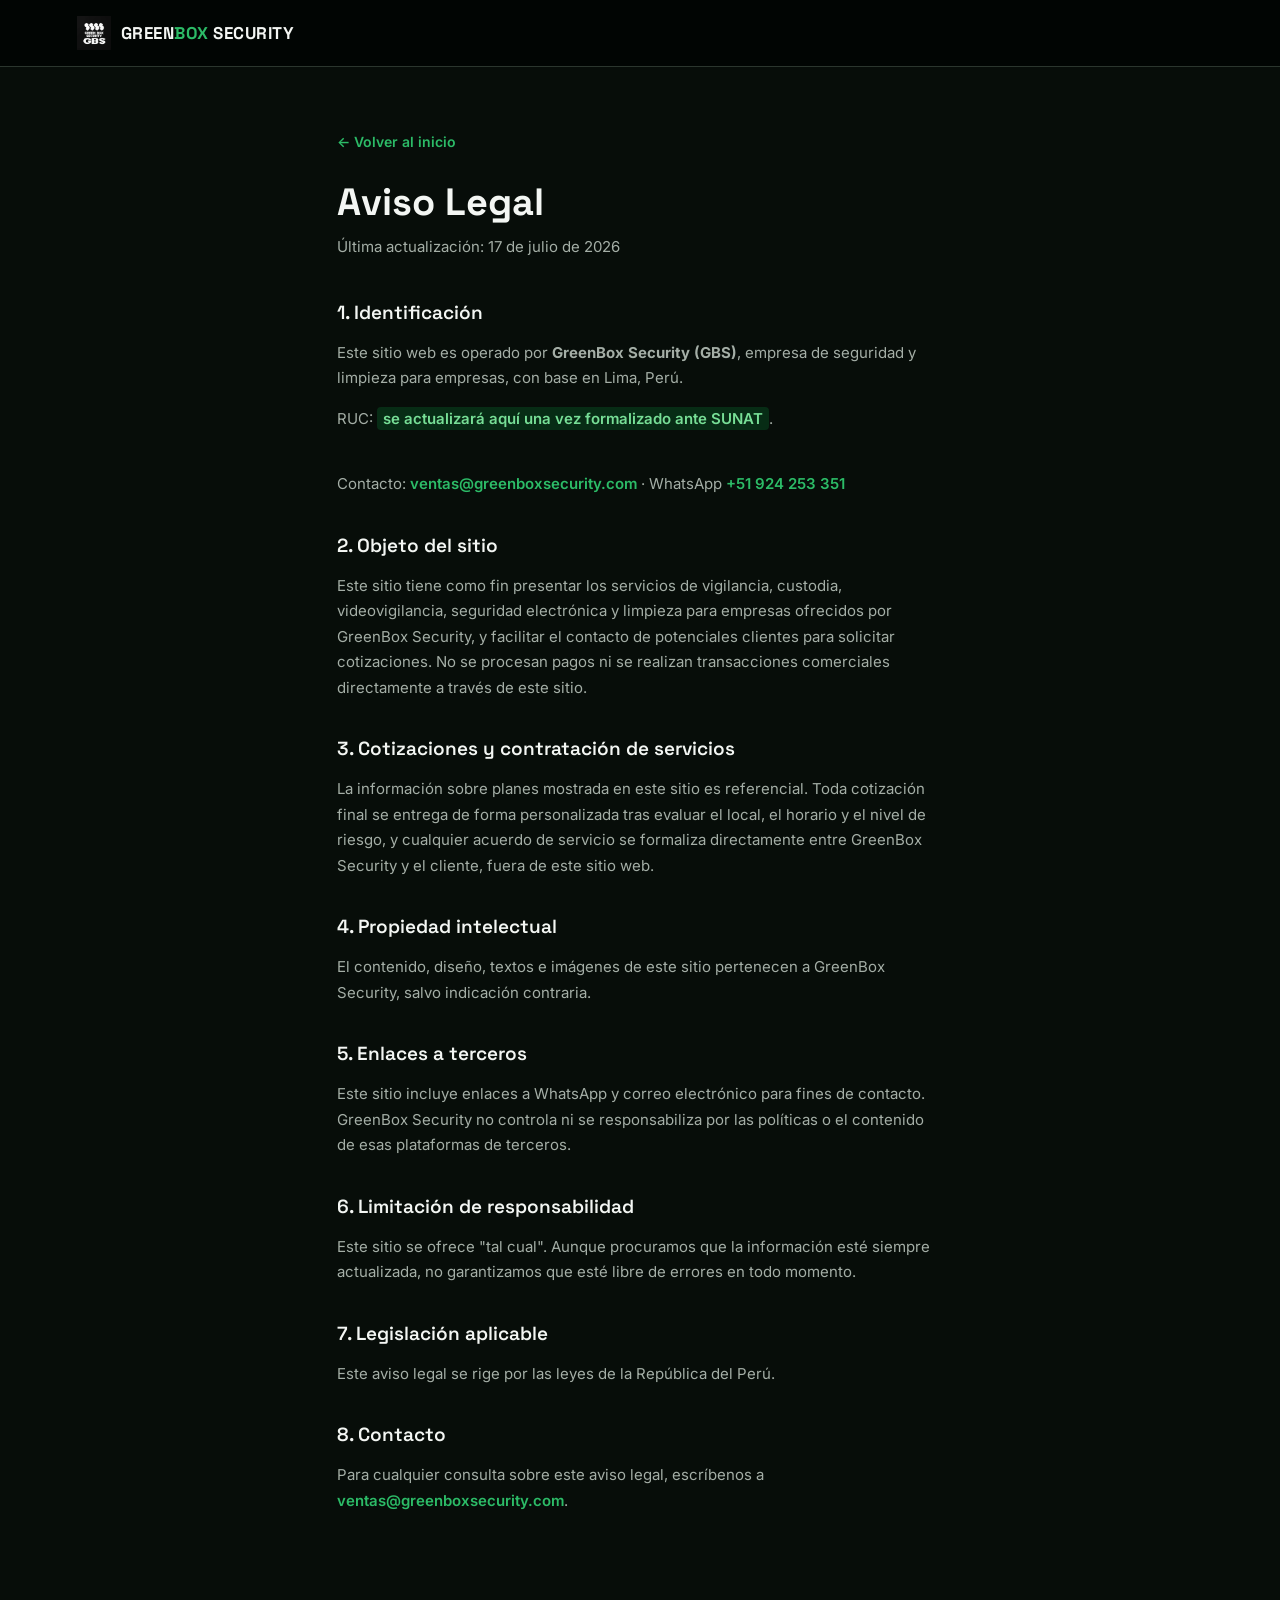
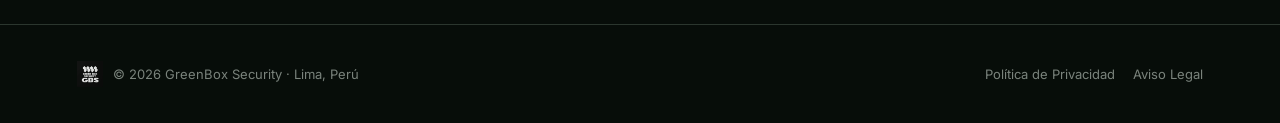
==== aviso-legal.html @ dad935d0 "Landing page inicial de GreenBox Security Adaptada de la plantilla SiteNoCodeCreator con tema oscuro" ====
<!DOCTYPE html>
<html lang="es">
<head>
<meta charset="UTF-8">
<meta name="viewport" content="width=device-width, initial-scale=1">
<title>Aviso Legal — GreenBox Security</title>
<meta name="robots" content="noindex">
<link rel="icon" type="image/png" href="assets/logo.jpg">
<link rel="preconnect" href="https://fonts.googleapis.com">
<link rel="preconnect" href="https://fonts.gstatic.com" crossorigin>
<link href="https://fonts.googleapis.com/css2?family=Space+Grotesk:wght@500;600;700&family=Inter:wght@400;500;600;700&display=swap" rel="stylesheet">
<link rel="stylesheet" href="css/style.css">
</head>
<body>

  <header class="nav">
    <a href="index.html" class="nav__brand">
      <img src="assets/logo.jpg" alt="" class="nav__logo">
      <span class="nav__brandname">GREEN<span>BOX</span> SECURITY</span>
    </a>
  </header>

  <main class="legal">
    <a href="index.html" class="legal__back">← Volver al inicio</a>
    <h1>Aviso Legal</h1>
    <p class="legal__updated">Última actualización: 17 de julio de 2026</p>

    <h2>1. Identificación</h2>
    <p>Este sitio web es operado por <strong>GreenBox Security (GBS)</strong>, empresa de seguridad y limpieza para empresas, con base en Lima, Perú.</p>
    <p class="legal__updated">RUC: <span class="legal__placeholder">se actualizará aquí una vez formalizado ante SUNAT</span>.</p>
    <p>Contacto: <a href="mailto:ventas@greenboxsecurity.com">ventas@greenboxsecurity.com</a> · WhatsApp <a href="https://wa.me/51924253351">+51 924 253 351</a></p>

    <h2>2. Objeto del sitio</h2>
    <p>Este sitio tiene como fin presentar los servicios de vigilancia, custodia, videovigilancia, seguridad electrónica y limpieza para empresas ofrecidos por GreenBox Security, y facilitar el contacto de potenciales clientes para solicitar cotizaciones. No se procesan pagos ni se realizan transacciones comerciales directamente a través de este sitio.</p>

    <h2>3. Cotizaciones y contratación de servicios</h2>
    <p>La información sobre planes mostrada en este sitio es referencial. Toda cotización final se entrega de forma personalizada tras evaluar el local, el horario y el nivel de riesgo, y cualquier acuerdo de servicio se formaliza directamente entre GreenBox Security y el cliente, fuera de este sitio web.</p>

    <h2>4. Propiedad intelectual</h2>
    <p>El contenido, diseño, textos e imágenes de este sitio pertenecen a GreenBox Security, salvo indicación contraria.</p>

    <h2>5. Enlaces a terceros</h2>
    <p>Este sitio incluye enlaces a WhatsApp y correo electrónico para fines de contacto. GreenBox Security no controla ni se responsabiliza por las políticas o el contenido de esas plataformas de terceros.</p>

    <h2>6. Limitación de responsabilidad</h2>
    <p>Este sitio se ofrece "tal cual". Aunque procuramos que la información esté siempre actualizada, no garantizamos que esté libre de errores en todo momento.</p>

    <h2>7. Legislación aplicable</h2>
    <p>Este aviso legal se rige por las leyes de la República del Perú.</p>

    <h2>8. Contacto</h2>
    <p>Para cualquier consulta sobre este aviso legal, escríbenos a <a href="mailto:ventas@greenboxsecurity.com">ventas@greenboxsecurity.com</a>.</p>
  </main>

  <footer class="footer">
    <div class="footer__brand">
      <img src="assets/logo.jpg" alt="GreenBox Security" class="footer__logo">
      <span>© 2026 GreenBox Security · Lima, Perú</span>
    </div>
    <div class="footer__links">
      <a href="privacidad.html">Política de Privacidad</a>
      <a href="aviso-legal.html">Aviso Legal</a>
    </div>
  </footer>

</body>
</html>
---- css/style.css ----
:root {
  --bg: oklch(0.15 0.012 155);
  --bg-canvas: oklch(0.12 0.01 155);
  --surface: oklch(0.195 0.015 155);
  --surface-alt: oklch(0.115 0.012 155);
  --border: oklch(0.32 0.02 155);
  --border-dashed: oklch(0.4 0.03 155);

  --text-heading: oklch(0.97 0.005 150);
  --text-body: oklch(0.74 0.015 150);
  --text-body-strong: oklch(0.85 0.015 150);
  --text-muted: oklch(0.6 0.015 150);

  --green: oklch(0.7 0.17 152);
  --green-dark: oklch(0.56 0.17 152);
  --green-soft-bg: oklch(0.26 0.06 152);
  --green-soft-fg: oklch(0.82 0.14 152);

  --navy: oklch(0.7 0.17 152);
  --navy-hover: oklch(0.56 0.17 152);
  --navy-deep: oklch(0.1 0.014 152);

  --amber: oklch(0.75 0.13 70);
  --amber-soft-bg: oklch(0.28 0.06 70);
  --amber-soft-fg: oklch(0.82 0.12 70);

  --accent2: oklch(0.72 0.11 220);
  --accent2-bg: oklch(0.24 0.05 220);
  --accent2-fg: oklch(0.82 0.1 220);

  --shadow-navy: oklch(0.7 0.17 152 / 0.28);
}

* { box-sizing: border-box; }

html { scroll-behavior: smooth; }

body {
  margin: 0;
  background: var(--bg);
  color: var(--text-body-strong);
  font-family: 'Inter', sans-serif;
  -webkit-font-smoothing: antialiased;
  overflow-x: hidden;
}

a { color: var(--green); text-decoration: none; }
a:hover { color: var(--green-dark); }

/* ---------- Animated background scene ---------- */
.bg-scene {
  position: fixed;
  inset: 0;
  z-index: -1;
  overflow: hidden;
  pointer-events: none;
  background: var(--bg-canvas);
}
.bg-scene__layer {
  position: absolute;
  inset: 0;
  will-change: transform;
}
.bg-scene__blob {
  position: absolute;
  border-radius: 50%;
  filter: blur(90px);
  opacity: 0.35;
  will-change: transform;
}
.bg-scene__blob--violet {
  width: 640px; height: 640px;
  top: -140px; left: -100px;
  background: radial-gradient(circle, oklch(0.55 0.18 150) 0%, transparent 70%);
  animation: blobDrift1 26s ease-in-out infinite;
}
.bg-scene__blob--amber {
  width: 520px; height: 520px;
  top: 32vh; right: -160px;
  background: radial-gradient(circle, oklch(0.5 0.13 70) 0%, transparent 70%);
  animation: blobDrift2 22s ease-in-out infinite;
}
.bg-scene__blob--ink {
  width: 600px; height: 600px;
  bottom: -180px; left: 18vw;
  background: radial-gradient(circle, oklch(0.4 0.15 160) 0%, transparent 70%);
  animation: blobDrift3 30s ease-in-out infinite;
}
.bg-scene__mark {
  position: absolute;
  top: 58%; left: 50%;
  font-family: 'Space Grotesk', sans-serif;
  font-weight: 700;
  font-size: clamp(240px, 36vw, 560px);
  line-height: 1;
  color: oklch(0.7 0.15 152 / 0.045);
  transform: translate(-50%, -50%) rotate(-6deg);
  white-space: nowrap;
  user-select: none;
}

@keyframes blobDrift1 {
  0%, 100% { transform: translate(0, 0) scale(1); }
  50% { transform: translate(50px, 70px) scale(1.08); }
}
@keyframes blobDrift2 {
  0%, 100% { transform: translate(0, 0) scale(1); }
  50% { transform: translate(-60px, -40px) scale(0.94); }
}
@keyframes blobDrift3 {
  0%, 100% { transform: translate(0, 0) scale(1); }
  50% { transform: translate(40px, -60px) scale(1.06); }
}

@media (prefers-reduced-motion: reduce) {
  .bg-scene__blob { animation: none; }
  .bg-scene__layer { transform: none !important; }
}
::selection { background: oklch(0.5 0.16 152 / 0.5); }

h1, h2, h3 { font-family: 'Space Grotesk', sans-serif; margin: 0; }

@keyframes floatUp {
  from { opacity: 0; transform: translateY(14px); }
  to { opacity: 1; transform: translateY(0); }
}

/* ---------- Buttons ---------- */
.btn {
  display: inline-flex;
  align-items: center;
  gap: 8px;
  font-weight: 600;
  border-radius: 10px;
  transition: transform .2s ease, box-shadow .2s ease, background .2s ease, border-color .2s ease;
  cursor: pointer;
  border: none;
}
.btn--nav {
  background: var(--green);
  color: oklch(0.14 0.01 152);
  padding: 10px 20px;
  border-radius: 8px;
  font-size: 14px;
  box-shadow: 0 2px 10px var(--shadow-navy);
}
.btn--nav:hover { color: oklch(0.14 0.01 152); transform: translateY(-2px) scale(1.03); box-shadow: 0 6px 18px var(--shadow-navy); }

.btn--primary {
  background: var(--green);
  color: oklch(0.14 0.01 152);
  padding: 15px 26px;
  font-size: 16px;
}
.btn--primary:hover { color: oklch(0.14 0.01 152); transform: translateY(-2px); box-shadow: 0 10px 24px var(--shadow-navy); }
.btn--primary:active { transform: translateY(0); }

.btn--secondary {
  background: transparent;
  color: #fff;
  padding: 15px 26px;
  font-size: 16px;
  border: 1.5px solid oklch(0.45 0.03 155);
}
.btn--secondary:hover { transform: translateY(-2px); border-color: var(--green); color: var(--green); }

.btn--block {
  display: flex;
  justify-content: center;
  text-align: center;
  background: var(--green);
  color: oklch(0.14 0.01 152);
  padding: 12px;
  border-radius: 9px;
  font-size: 14.5px;
}
.btn--block:hover { color: oklch(0.14 0.01 152); background: var(--navy-hover); transform: scale(1.02); }

/* ---------- Nav ---------- */
.nav {
  position: relative;
  z-index: 50;
  display: flex;
  align-items: center;
  justify-content: space-between;
  padding: 16px 6vw;
  background: oklch(0.11 0.012 155 / 0.88);
  backdrop-filter: blur(10px);
  border-bottom: 1px solid var(--border);
  position: sticky;
  top: 0;
}
.nav__brand {
  display: flex;
  align-items: center;
  gap: 10px;
  transition: transform .2s ease;
  color: inherit;
}
.nav__brand:hover { transform: scale(1.03); color: inherit; }
.nav__logo { height: 34px; width: auto; }
.nav__brandname {
  font-family: 'Space Grotesk', sans-serif;
  font-weight: 700;
  font-size: 17px;
  letter-spacing: 0.5px;
  color: var(--text-heading);
}
.nav__brandname span { color: var(--green); }
.nav__links { display: flex; align-items: center; gap: 28px; }
.nav__links a:not(.btn) {
  font-size: 14.5px;
  font-weight: 500;
  color: var(--text-body);
  transition: color .2s ease;
}
.nav__links a:not(.btn):hover { color: var(--green); }

/* Hamburger (mobile only) */
.nav__burger {
  display: none;
  flex-direction: column;
  justify-content: center;
  align-items: center;
  gap: 5px;
  width: 40px;
  height: 40px;
  border-radius: 8px;
  border: none;
  background: transparent;
  cursor: pointer;
  flex-shrink: 0;
}
.nav__burger span {
  display: block;
  width: 20px;
  height: 2px;
  border-radius: 2px;
  background: var(--green);
  transition: transform .25s ease, opacity .2s ease;
}
.nav__burger[aria-expanded="true"] span:nth-child(1) { transform: translateY(7px) rotate(45deg); }
.nav__burger[aria-expanded="true"] span:nth-child(2) { opacity: 0; }
.nav__burger[aria-expanded="true"] span:nth-child(3) { transform: translateY(-7px) rotate(-45deg); }

/* Mobile dropdown menu */
.nav-mobile {
  position: fixed;
  left: 0;
  right: 0;
  z-index: 49;
  display: none;
  flex-direction: column;
  background: var(--surface);
  border-bottom: 1px solid var(--border);
  box-shadow: 0 16px 24px -18px rgba(0, 0, 0, .6);
  max-height: 0;
  overflow: hidden;
  transition: max-height .25s ease;
}
.nav-mobile.is-open { max-height: 320px; }
.nav-mobile a {
  padding: 16px 6vw;
  font-size: 15px;
  font-weight: 600;
  color: var(--text-heading);
  border-bottom: 1px solid var(--border);
}
.nav-mobile a:last-child { border-bottom: none; }

/* Floating WhatsApp button */
.fab-wa {
  position: fixed;
  right: 20px;
  bottom: 20px;
  z-index: 60;
  width: 56px;
  height: 56px;
  border-radius: 50%;
  background: oklch(0.62 0.17 152);
  color: oklch(0.12 0.01 152);
  display: flex;
  align-items: center;
  justify-content: center;
  box-shadow: 0 10px 24px -6px oklch(0.5 0.16 152 / 0.6);
  transition: transform .2s ease, box-shadow .2s ease;
}
.fab-wa:hover { color: oklch(0.12 0.01 152); transform: scale(1.08); box-shadow: 0 14px 28px -6px oklch(0.5 0.16 152 / 0.7); }
.fab-wa:active { transform: scale(0.96); }

/* ---------- Hero ---------- */
.hero {
  position: relative;
  overflow: hidden;
  display: flex;
  align-items: center;
  min-height: 640px;
  background:
    radial-gradient(circle at 82% 20%, oklch(0.3 0.09 152 / 0.55) 0%, transparent 55%),
    linear-gradient(120deg, oklch(0.09 0.012 155) 0%, oklch(0.12 0.02 155) 55%, oklch(0.1 0.03 152) 100%);
}
.hero__shield {
  position: absolute;
  top: 50%;
  right: -6%;
  width: min(46vw, 620px);
  height: auto;
  transform: translateY(-50%);
  opacity: 0.16;
  z-index: 0;
  pointer-events: none;
}
.hero__overlay {
  position: absolute;
  inset: 0;
  z-index: 1;
  background: linear-gradient(90deg, oklch(0.08 0.012 155 / 0.92) 0%, oklch(0.08 0.012 155 / 0.55) 48%, oklch(0.08 0.012 155 / 0.05) 78%);
}
.hero__copy {
  position: relative;
  z-index: 2;
  width: 100%;
  max-width: 1280px;
  margin: 0 auto;
  padding: 96px 6vw 88px;
  animation: floatUp .6s ease both;
}

.hero__title {
  font-size: clamp(38px, 4.8vw, 58px);
  line-height: 1.08;
  font-weight: 700;
  color: #fff;
  max-width: 660px;
  margin: 0 0 22px;
  letter-spacing: -0.5px;
}
.hero__title em { color: var(--green); font-style: normal; }
.hero__subtitle {
  font-size: 18px;
  line-height: 1.6;
  color: oklch(0.82 0.02 150);
  max-width: 520px;
  margin: 0 0 34px;
}
.hero__actions { display: flex; gap: 14px; flex-wrap: wrap; }

.hero__stats { display: flex; gap: 34px; margin-top: 48px; flex-wrap: wrap; }
.stat__value { font-family: 'Space Grotesk', sans-serif; font-size: 26px; font-weight: 700; color: #fff; }
.stat__label { font-size: 13px; color: oklch(0.75 0.02 150); }

/* ---------- Sections (shared) ---------- */
.section { padding: 80px 6vw; max-width: 1280px; margin: 0 auto; }
.section--narrow { max-width: 900px; }
.section--alt { background: var(--surface-alt); max-width: none; padding: 80px 6vw; }
.section--alt .section__inner { max-width: 1280px; margin: 0 auto; }

.section__head { text-align: center; max-width: 620px; margin: 0 auto 52px; }
.section__head p { color: var(--text-body); font-size: 16px; line-height: 1.6; }
.section__head h2 { font-size: clamp(28px, 3vw, 38px); font-weight: 700; color: var(--text-heading); margin: 0 0 14px; }

.eyebrow {
  font-size: 13px;
  font-weight: 700;
  letter-spacing: 1.5px;
  color: var(--green);
  text-transform: uppercase;
  margin-bottom: 10px;
}
.eyebrow::before,
.eyebrow::after {
  font-family: ui-monospace, monospace;
  font-weight: 600;
  letter-spacing: 0;
  opacity: 0.7;
}
.eyebrow::before { content: "[ "; }
.eyebrow::after { content: " ]"; }
.eyebrow--light { color: oklch(0.72 0.14 152); }

/* reveal-on-scroll */
[data-reveal] {
  opacity: 0;
  transform: translateY(28px);
  transition: opacity .7s ease, transform .7s ease;
}
[data-reveal].is-visible {
  opacity: 1;
  transform: translateY(0);
}

/* ---------- Grids & Cards ---------- */
.grid { display: grid; gap: 22px; }
.grid--services {
  display: flex;
  flex-wrap: wrap;
  justify-content: center;
}
.grid--services .card--service { flex: 1 1 270px; max-width: calc(33.333% - 15px); }
@media (max-width: 860px) {
  .grid--services .card--service { max-width: calc(50% - 11px); }
}
@media (max-width: 560px) {
  .grid--services .card--service { max-width: 100%; }
}
.grid--zones { grid-template-columns: repeat(auto-fit, minmax(200px, 1fr)); }
.grid--pricing { grid-template-columns: repeat(auto-fit, minmax(260px, 1fr)); }
.grid--testimonials { grid-template-columns: repeat(auto-fit, minmax(260px, 1fr)); gap: 20px; }
.grid--steps { grid-template-columns: repeat(auto-fit, minmax(230px, 1fr)); gap: 0; }

.card--service {
  position: relative;
  background: var(--surface);
  border: 1px solid var(--border);
  border-radius: 16px;
  padding: 0;
  overflow: hidden;
  transition: transform .25s ease, box-shadow .25s ease, border-color .25s ease;
}
.card--service:hover { transform: translateY(-6px); box-shadow: 0 16px 32px -18px var(--shadow-navy); border-color: oklch(0.5 0.1 152); }
.card__media { position: relative; aspect-ratio: 4 / 3; overflow: hidden; background: var(--surface-alt); }
.card__media img { width: 100%; height: 100%; object-fit: cover; display: block; transition: transform .4s ease; }
.card--service:hover .card__media img { transform: scale(1.06); }
.card__icon {
  position: absolute;
  left: 20px; bottom: -22px;
  width: 46px; height: 46px;
  border-radius: 12px;
  display: flex; align-items: center; justify-content: center;
  border: 2px solid var(--surface);
  box-shadow: 0 8px 18px -6px rgba(0,0,0,.6);
  z-index: 2;
  transition: transform .25s ease;
}
.card--service:hover .card__icon { transform: scale(1.08); }
.card__body { padding: 34px 24px 26px; }
.card--service h3 { font-size: 18px; font-weight: 600; color: var(--text-heading); margin: 0 0 8px; }
.card--service p { font-size: 14.5px; line-height: 1.55; color: var(--text-body); margin: 0; }

.step { padding: 0 22px; }
.step__num {
  font-family: 'Space Grotesk', sans-serif;
  font-size: 15px; font-weight: 700; color: oklch(0.14 0.01 152);
  background: var(--green);
  width: 38px; height: 38px; border-radius: 50%;
  display: flex; align-items: center; justify-content: center;
  margin-bottom: 18px;
}
.step h3 { font-size: 16.5px; font-weight: 600; color: var(--text-heading); margin: 0 0 8px; }
.step p { font-size: 14px; line-height: 1.55; color: var(--text-body); margin: 0; }

.card--zone {
  border: 1px solid var(--border);
  border-radius: 14px;
  background: var(--surface);
  padding: 20px 18px;
  text-align: center;
  transition: transform .25s ease, box-shadow .25s ease, border-color .25s ease;
}
.card--zone:hover { transform: translateY(-4px); box-shadow: 0 14px 28px -18px var(--shadow-navy); border-color: oklch(0.5 0.1 152); }
.card--zone__icon { color: var(--green); margin-bottom: 10px; }
.card--zone h3 { font-size: 15.5px; font-weight: 600; color: var(--text-heading); margin: 0; }

.card--pricing {
  background: var(--surface);
  border-radius: 18px;
  padding: 32px 28px;
  border: 1px solid var(--border);
  display: flex; flex-direction: column; gap: 14px;
  transition: transform .25s ease, box-shadow .25s ease;
}
.card--pricing:hover { transform: translateY(-6px); box-shadow: 0 18px 36px -20px var(--shadow-navy); }
.card--pricing h3 { font-size: 19px; font-weight: 600; color: var(--text-heading); margin: 0; }
.card--pricing p { font-size: 14px; color: var(--text-body); line-height: 1.55; margin: 0; flex: 1; }
.card--pricing ul { margin: 0; padding-left: 18px; }
.card--pricing li { font-size: 13.5px; color: var(--text-body); line-height: 1.6; }

.testimonial-empty {
  max-width: 520px;
  margin: 0 auto;
  text-align: center;
  background: var(--surface);
  border: 1px solid var(--border);
  border-radius: 20px;
  padding: 48px 40px;
  display: flex;
  flex-direction: column;
  align-items: center;
}
.testimonial-empty__quote { color: oklch(0.6 0.12 152); margin-bottom: 8px; }
.testimonial-empty__stars { display: flex; gap: 4px; color: oklch(0.5 0.02 155); margin-bottom: 18px; }
.testimonial-empty__text {
  font-size: 15px;
  line-height: 1.65;
  color: var(--text-body);
  margin: 0 0 26px;
}

/* ---------- About ---------- */
.about { padding: 80px 6vw; background: var(--navy-deep); }
.about__inner {
  max-width: 1280px; margin: 0 auto;
  display: grid; grid-template-columns: 0.85fr 1.15fr;
  gap: 56px; align-items: center;
}
.about__photo {
  width: 100%; aspect-ratio: 4 / 3;
  border-radius: 20px;
  overflow: hidden;
  background: linear-gradient(155deg, oklch(0.22 0.03 155), oklch(0.4 0.14 152));
  box-shadow: 0 20px 40px -20px rgba(0, 0, 0, .6);
  display: flex; align-items: center; justify-content: center;
  position: relative;
}
.about__photo img { width: 100%; height: 100%; object-fit: cover; display: block; }
.about__photo svg { width: 40%; height: 40%; opacity: 0.55; }
.about__title { font-size: clamp(26px, 2.8vw, 34px); font-weight: 700; color: #fff; margin: 0 0 18px; }
.about__text { color: oklch(0.78 0.015 155); font-size: 16px; line-height: 1.7; margin: 0 0 16px; }
.about__text:last-child { margin-bottom: 0; }
.about__badges { display: flex; flex-wrap: wrap; gap: 10px; margin-top: 22px; }
.about__badge {
  font-size: 12.5px; font-weight: 600;
  color: var(--green-soft-fg);
  background: var(--green-soft-bg);
  border: 1px solid oklch(0.4 0.1 152 / 0.4);
  padding: 7px 12px;
  border-radius: 20px;
}

/* ---------- FAQ ---------- */
.faq-list { display: flex; flex-direction: column; gap: 14px; }
.faq-item {
  background: var(--surface);
  border: 1px solid var(--border);
  border-radius: 14px;
  padding: 20px 24px;
  transition: border-color .2s ease, box-shadow .2s ease;
}
.faq-item:hover { border-color: oklch(0.5 0.1 152); box-shadow: 0 8px 20px -14px var(--shadow-navy); }
.faq-item summary {
  font-weight: 600; font-size: 16px; color: var(--text-heading);
  cursor: pointer; list-style: none;
}
.faq-item summary::-webkit-details-marker { display: none; }
.faq-item p { font-size: 14.5px; line-height: 1.65; color: var(--text-body); margin: 12px 0 0; }

/* ---------- Contact ---------- */
.contact-card {
  max-width: 1000px; margin: 0 auto;
  background: var(--surface);
  border-radius: 24px;
  padding: 52px 6vw;
  display: grid; grid-template-columns: 1fr 1fr;
  gap: 48px;
  border: 1px solid var(--border);
  box-shadow: 0 20px 50px -30px rgba(0,0,0,.6);
}
.contact-card__info h2 { font-size: clamp(26px, 2.8vw, 32px); font-weight: 700; color: var(--text-heading); margin: 0 0 16px; }
.contact-card__info p { font-size: 15.5px; line-height: 1.65; color: var(--text-body); margin: 0 0 28px; }

.contact-hours {
  display: flex;
  flex-direction: column;
  gap: 4px;
  background: var(--surface-alt);
  border: 1px solid var(--border);
  border-radius: 12px;
  padding: 14px 18px;
  margin-bottom: 20px;
  font-size: 13.5px;
  color: var(--text-body);
}
.contact-hours strong { color: var(--text-heading); }

.contact-link {
  display: flex; align-items: center; gap: 12px;
  border-radius: 12px; padding: 16px 18px; margin-bottom: 12px;
  font-weight: 600;
  transition: transform .2s ease, box-shadow .2s ease;
}
.contact-link--wa { background: var(--green-soft-bg); color: var(--green-soft-fg); }
.contact-link--wa:hover { color: var(--green-soft-fg); transform: translateX(4px); box-shadow: 0 8px 18px -12px oklch(0.5 0.14 152 / 0.5); }
.contact-link--mail { background: var(--accent2-bg); color: var(--accent2-fg); margin-bottom: 0; }
.contact-link--mail:hover { color: var(--accent2-fg); transform: translateX(4px); box-shadow: 0 8px 18px -12px oklch(0.4 0.1 220 / 0.4); }
.contact-link__dot { width: 10px; height: 10px; border-radius: 50%; flex-shrink: 0; }
.contact-link__dot--green { background: var(--green); }
.contact-link__dot--blue { background: var(--accent2); }

.contact-form { display: flex; flex-direction: column; gap: 14px; }
.contact-form input,
.contact-form textarea {
  padding: 14px 16px;
  border-radius: 10px;
  border: 1.5px solid var(--border);
  background: var(--bg-canvas);
  color: var(--text-body-strong);
  font-size: 14.5px;
  font-family: inherit;
  transition: border-color .2s ease, box-shadow .2s ease;
}
.contact-form input::placeholder,
.contact-form textarea::placeholder { color: var(--text-muted); }
.contact-form textarea { resize: vertical; }
.contact-form input:focus,
.contact-form textarea:focus {
  border-color: var(--green);
  box-shadow: 0 0 0 3px oklch(0.6 0.14 152 / 0.18);
  outline: none;
}
.contact-form button {
  background: var(--green);
  color: oklch(0.14 0.01 152);
  border: none;
  padding: 15px;
  border-radius: 10px;
  font-weight: 600;
  font-size: 15px;
  cursor: pointer;
  transition: transform .15s ease, background .2s ease;
}
.contact-form button:hover { background: var(--navy-hover); }
.contact-form button:active { transform: scale(0.97); }
.contact-form__success { font-size: 13.5px; color: var(--green-soft-fg); margin: 0; }

.contact-form__consent {
  display: flex;
  align-items: flex-start;
  gap: 10px;
  font-size: 12.5px;
  line-height: 1.5;
  color: var(--text-muted);
  cursor: pointer;
}
.contact-form__consent input { margin-top: 2px; flex-shrink: 0; }
.contact-form__consent a { color: var(--green); }

/* ---------- Footer ---------- */
.footer {
  padding: 36px 6vw;
  display: flex; align-items: center; justify-content: space-between;
  flex-wrap: wrap; gap: 14px;
  border-top: 1px solid var(--border);
}
.footer__brand { display: flex; align-items: center; gap: 10px; }
.footer__logo { height: 26px; width: auto; opacity: 0.9; }
.footer__brand span, .footer__tag { font-size: 13px; color: var(--text-muted); }
.footer__links { display: flex; gap: 18px; }
.footer__links a { font-size: 13px; color: var(--text-muted); }
.footer__links a:hover { color: var(--green); }

/* ---------- Legal pages ---------- */
.legal {
  max-width: 760px;
  margin: 0 auto;
  padding: 64px 6vw 96px;
}
.legal__back { display: inline-block; margin-bottom: 28px; font-size: 14px; font-weight: 600; }
.legal h1 {
  font-size: clamp(28px, 3.4vw, 38px);
  font-weight: 700;
  color: var(--text-heading);
  margin: 0 0 8px;
}
.legal__updated { font-size: 13px; color: var(--text-muted); margin: 0 0 40px; }
.legal h2 {
  font-size: 19px;
  font-weight: 600;
  color: var(--text-heading);
  margin: 36px 0 12px;
}
.legal p, .legal li { font-size: 15px; line-height: 1.7; color: var(--text-body); }
.legal ul { padding-left: 20px; margin: 0 0 16px; }
.legal a { font-weight: 600; }
.legal__placeholder {
  background: var(--green-soft-bg);
  color: var(--green-soft-fg);
  padding: 2px 6px;
  border-radius: 4px;
  font-weight: 600;
}

/* ---------- Responsive ---------- */
@media (max-width: 860px) {
  .hero__copy { padding-top: 48px; }
  .hero__shield { opacity: 0.1; width: 60vw; right: -14%; }
  .about__inner { grid-template-columns: 1fr; }
  .contact-card { grid-template-columns: 1fr; padding: 36px 6vw; }
  .nav__links { display: none; }
  .nav__burger { display: flex; }
  .nav-mobile { display: flex; }
}


/* Tighter rhythm + fuller overlay coverage on small screens so wrapped text stays legible */
@media (max-width: 640px) {
  .hero__copy { padding-top: 28px; padding-bottom: 36px; }
  .hero__overlay { background: linear-gradient(180deg, oklch(0.08 0.012 155 / 0.55) 0%, oklch(0.08 0.012 155 / 0.9) 55%, oklch(0.08 0.012 155 / 0.9) 100%); }
  .hero__shield { display: none; }

  .section, .about { padding-top: 56px; padding-bottom: 56px; }
  .section--alt { padding-top: 56px; padding-bottom: 56px; }
  .section__head { margin-bottom: 36px; }

  .hero__stats { gap: 22px; margin-top: 32px; flex-wrap: wrap; }

  /* Horizontal, swipeable carousels instead of long vertical stacks */
  .grid--services,
  .grid--zones {
    display: flex;
    flex-wrap: nowrap;
    justify-content: flex-start;
    overflow-x: auto;
    scroll-snap-type: x mandatory;
    -webkit-overflow-scrolling: touch;
    margin: 0 -6vw;
    padding: 4px 6vw 10px;
  }
  .grid--services::-webkit-scrollbar,
  .grid--zones::-webkit-scrollbar { display: none; }
  .grid--services .card--service {
    flex: 0 0 78%;
    max-width: 78%;
    scroll-snap-align: start;
  }
  .grid--zones .card--zone {
    flex: 0 0 42%;
    max-width: 42%;
    scroll-snap-align: start;
  }
}
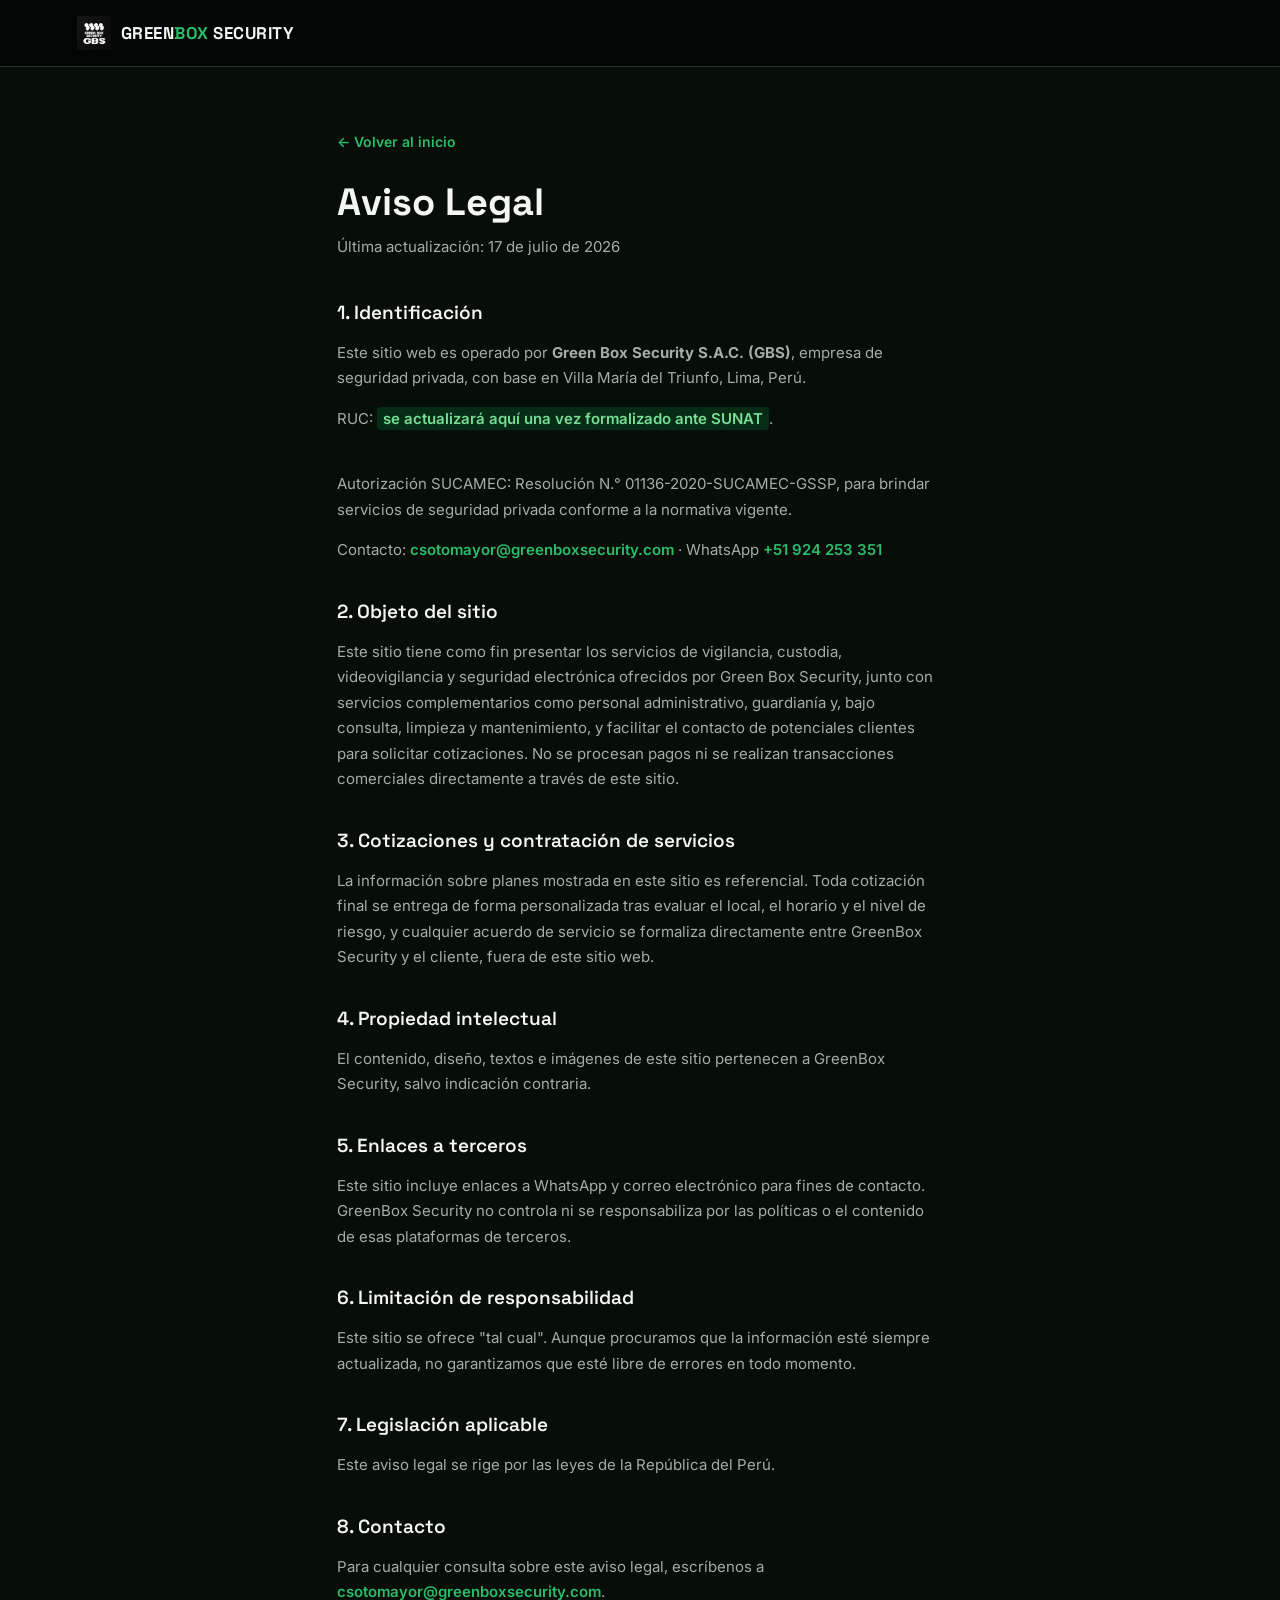
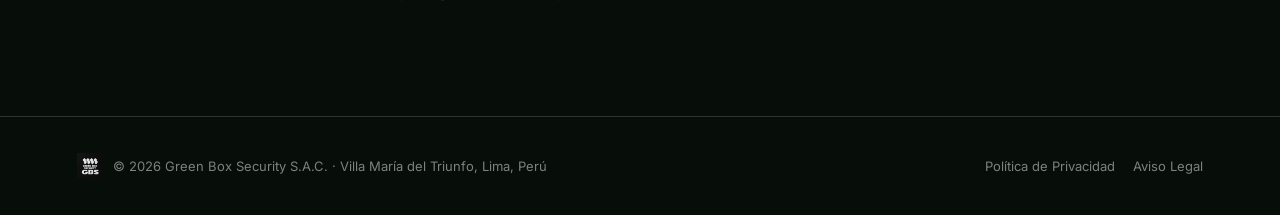
==== commit 939d5c0b: "Integrar contenido real de la empresa y priorizar seguridad sobre limpieza Agrega quiénes somos, mis" ====
--- a/aviso-legal.html
+++ b/aviso-legal.html
@@ -26,12 +26,13 @@
     <p class="legal__updated">Última actualización: 17 de julio de 2026</p>
 
     <h2>1. Identificación</h2>
-    <p>Este sitio web es operado por <strong>GreenBox Security (GBS)</strong>, empresa de seguridad y limpieza para empresas, con base en Lima, Perú.</p>
+    <p>Este sitio web es operado por <strong>Green Box Security S.A.C. (GBS)</strong>, empresa de seguridad privada, con base en Villa María del Triunfo, Lima, Perú.</p>
     <p class="legal__updated">RUC: <span class="legal__placeholder">se actualizará aquí una vez formalizado ante SUNAT</span>.</p>
-    <p>Contacto: <a href="mailto:ventas@greenboxsecurity.com">ventas@greenboxsecurity.com</a> · WhatsApp <a href="https://wa.me/51924253351">+51 924 253 351</a></p>
+    <p>Autorización SUCAMEC: Resolución N.° 01136-2020-SUCAMEC-GSSP, para brindar servicios de seguridad privada conforme a la normativa vigente.</p>
+    <p>Contacto: <a href="mailto:csotomayor@greenboxsecurity.com">csotomayor@greenboxsecurity.com</a> · WhatsApp <a href="https://wa.me/51924253351">+51 924 253 351</a></p>
 
     <h2>2. Objeto del sitio</h2>
-    <p>Este sitio tiene como fin presentar los servicios de vigilancia, custodia, videovigilancia, seguridad electrónica y limpieza para empresas ofrecidos por GreenBox Security, y facilitar el contacto de potenciales clientes para solicitar cotizaciones. No se procesan pagos ni se realizan transacciones comerciales directamente a través de este sitio.</p>
+    <p>Este sitio tiene como fin presentar los servicios de vigilancia, custodia, videovigilancia y seguridad electrónica ofrecidos por Green Box Security, junto con servicios complementarios como personal administrativo, guardianía y, bajo consulta, limpieza y mantenimiento, y facilitar el contacto de potenciales clientes para solicitar cotizaciones. No se procesan pagos ni se realizan transacciones comerciales directamente a través de este sitio.</p>
 
     <h2>3. Cotizaciones y contratación de servicios</h2>
     <p>La información sobre planes mostrada en este sitio es referencial. Toda cotización final se entrega de forma personalizada tras evaluar el local, el horario y el nivel de riesgo, y cualquier acuerdo de servicio se formaliza directamente entre GreenBox Security y el cliente, fuera de este sitio web.</p>
@@ -49,13 +50,13 @@
     <p>Este aviso legal se rige por las leyes de la República del Perú.</p>
 
     <h2>8. Contacto</h2>
-    <p>Para cualquier consulta sobre este aviso legal, escríbenos a <a href="mailto:ventas@greenboxsecurity.com">ventas@greenboxsecurity.com</a>.</p>
+    <p>Para cualquier consulta sobre este aviso legal, escríbenos a <a href="mailto:csotomayor@greenboxsecurity.com">csotomayor@greenboxsecurity.com</a>.</p>
   </main>
 
   <footer class="footer">
     <div class="footer__brand">
       <img src="assets/logo.jpg" alt="GreenBox Security" class="footer__logo">
-      <span>© 2026 GreenBox Security · Lima, Perú</span>
+      <span>© 2026 Green Box Security S.A.C. · Villa María del Triunfo, Lima, Perú</span>
     </div>
     <div class="footer__links">
       <a href="privacidad.html">Política de Privacidad</a>
--- a/css/style.css
+++ b/css/style.css
@@ -414,11 +414,10 @@
   border: 1px solid var(--border);
   border-radius: 16px;
   padding: 0;
-  overflow: hidden;
   transition: transform .25s ease, box-shadow .25s ease, border-color .25s ease;
 }
 .card--service:hover { transform: translateY(-6px); box-shadow: 0 16px 32px -18px var(--shadow-navy); border-color: oklch(0.5 0.1 152); }
-.card__media { position: relative; aspect-ratio: 4 / 3; overflow: hidden; background: var(--surface-alt); }
+.card__media { position: relative; aspect-ratio: 4 / 3; overflow: hidden; background: var(--surface-alt); border-radius: 16px 16px 0 0; }
 .card__media img { width: 100%; height: 100%; object-fit: cover; display: block; transition: transform .4s ease; }
 .card--service:hover .card__media img { transform: scale(1.06); }
 .card__icon {
@@ -525,6 +524,68 @@
   border: 1px solid oklch(0.4 0.1 152 / 0.4);
   padding: 7px 12px;
   border-radius: 20px;
+}
+
+/* ---------- Valores ---------- */
+.values-row {
+  max-width: 1280px; margin: 44px auto 0;
+  display: flex; justify-content: center; flex-wrap: wrap;
+  gap: 40px;
+  padding-top: 36px;
+  border-top: 1px solid oklch(1 0 0 / 0.08);
+}
+.value-item { display: flex; flex-direction: column; align-items: center; gap: 8px; }
+.value-item svg { color: var(--green); }
+.value-item span { font-size: 13px; font-weight: 600; color: oklch(0.85 0.02 260); letter-spacing: .2px; }
+
+/* ---------- Misión / Visión ---------- */
+.mv-card {
+  background: var(--surface); border: 1px solid var(--border); border-radius: 16px;
+  padding: 30px 28px;
+}
+.mv-card__icon {
+  width: 42px; height: 42px; border-radius: 11px;
+  display: flex; align-items: center; justify-content: center;
+  background: var(--green-soft-bg); color: var(--green-soft-fg);
+  margin-bottom: 16px;
+}
+.mv-card h3 { font-size: 18px; font-weight: 600; color: var(--text-heading); margin: 0 0 10px; }
+.mv-card p { font-size: 14.5px; line-height: 1.65; color: var(--text-body); margin: 0; }
+
+/* ---------- Checklist (Por qué elegirnos) ---------- */
+.checklist-grid {
+  display: grid; grid-template-columns: repeat(auto-fit, minmax(260px, 1fr));
+  gap: 16px; max-width: 900px; margin: 0 auto;
+}
+.checklist-item {
+  display: flex; align-items: flex-start; gap: 12px;
+  background: var(--surface); border: 1px solid var(--border); border-radius: 12px;
+  padding: 16px 18px;
+  font-size: 14.5px; font-weight: 600; color: var(--text-body-strong);
+}
+.checklist-item svg { color: var(--green); flex-shrink: 0; margin-top: 1px; }
+
+/* ---------- SUCAMEC trust badge ---------- */
+.sucamec-badge {
+  max-width: 760px; margin: 32px auto 0;
+  display: flex; align-items: flex-start; gap: 16px;
+  background: var(--green-soft-bg);
+  border: 1px solid oklch(0.4 0.1 152 / 0.4);
+  border-radius: 14px;
+  padding: 18px 22px;
+}
+.sucamec-badge svg { color: var(--green-soft-fg); flex-shrink: 0; margin-top: 2px; }
+.sucamec-badge strong { display: block; color: var(--text-heading); font-size: 14.5px; margin-bottom: 4px; }
+.sucamec-badge span { font-size: 13px; color: var(--text-body); line-height: 1.55; }
+
+/* ---------- Servicios complementarios (chips) ---------- */
+.extra-services { margin-top: 40px; text-align: center; }
+.extra-services__label { font-size: 13.5px; font-weight: 600; color: var(--text-muted); margin: 0 0 14px; text-transform: uppercase; letter-spacing: .5px; }
+.chip-list { display: flex; flex-wrap: wrap; justify-content: center; gap: 10px; }
+.chip {
+  font-size: 13px; font-weight: 500; color: var(--text-body);
+  background: var(--surface); border: 1px solid var(--border);
+  padding: 8px 14px; border-radius: 20px;
 }
 
 /* ---------- FAQ ---------- */
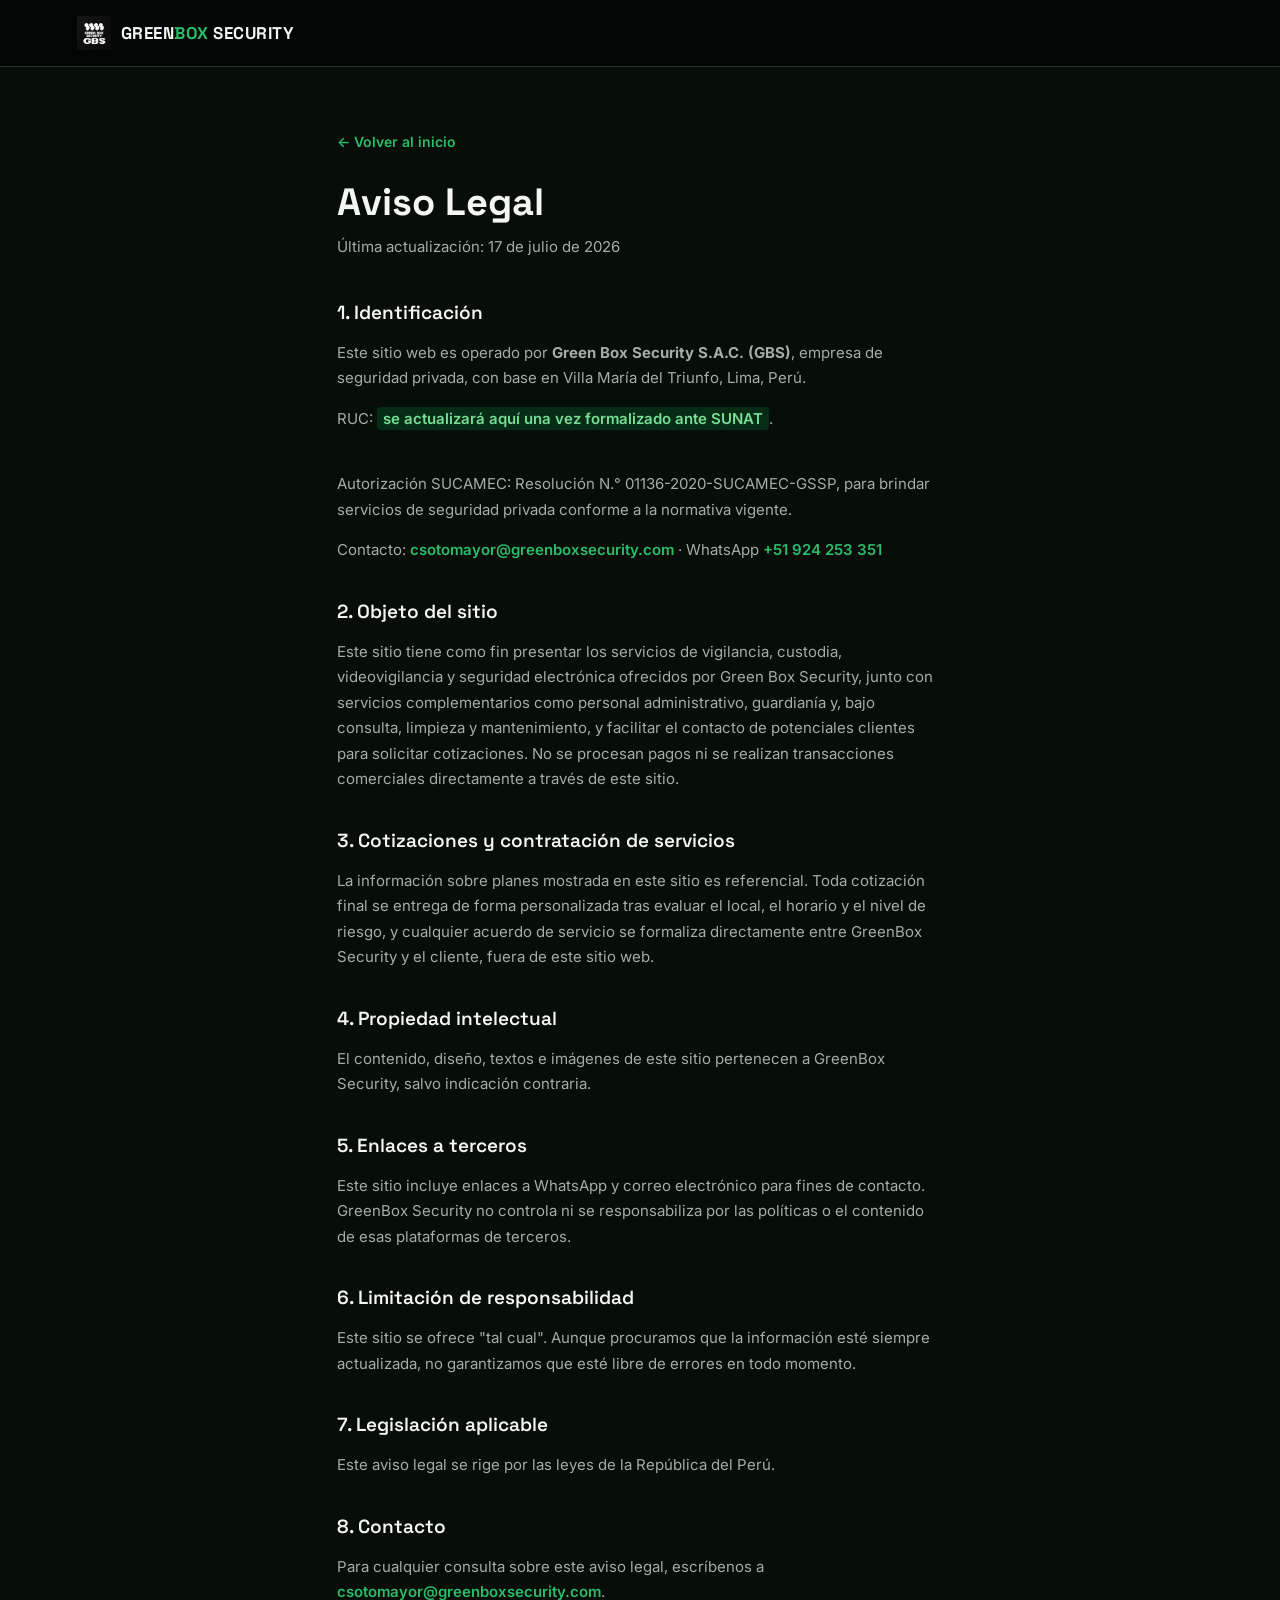
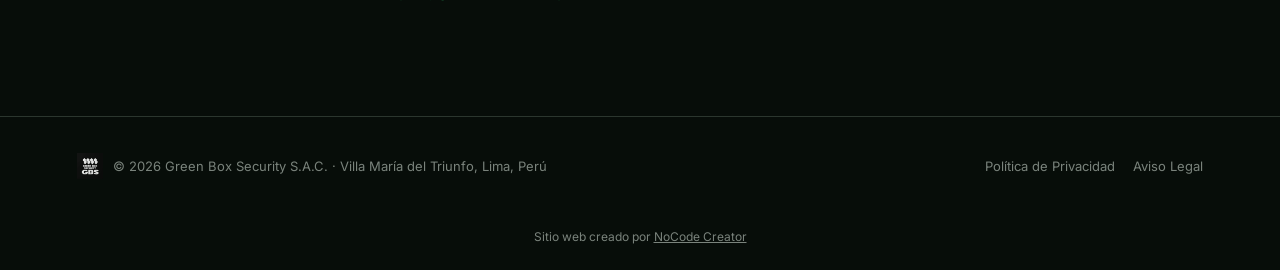
==== commit 313076d7: "Agregar crédito de NoCode Creator en el footer de todas las páginas" ====
--- a/aviso-legal.html
+++ b/aviso-legal.html
@@ -63,6 +63,7 @@
       <a href="aviso-legal.html">Aviso Legal</a>
     </div>
   </footer>
+  <div class="credit-bar">Sitio web creado por <a href="https://wa.me/51908844210" target="_blank" rel="noopener">NoCode Creator</a></div>
 
 </body>
 </html>
--- a/css/style.css
+++ b/css/style.css
@@ -404,6 +404,7 @@
   .grid--services .card--service { max-width: 100%; }
 }
 .grid--zones { grid-template-columns: repeat(auto-fit, minmax(200px, 1fr)); }
+.grid--brands { grid-template-columns: repeat(auto-fit, minmax(150px, 1fr)); gap: 16px; }
 .grid--pricing { grid-template-columns: repeat(auto-fit, minmax(260px, 1fr)); }
 .grid--testimonials { grid-template-columns: repeat(auto-fit, minmax(260px, 1fr)); gap: 20px; }
 .grid--steps { grid-template-columns: repeat(auto-fit, minmax(230px, 1fr)); gap: 0; }
@@ -460,6 +461,23 @@
 .card--zone__icon { color: var(--green); margin-bottom: 10px; }
 .card--zone h3 { font-size: 15.5px; font-weight: 600; color: var(--text-heading); margin: 0; }
 
+.card--brand {
+  border: 1px solid var(--border);
+  border-radius: 14px;
+  overflow: hidden;
+  background: var(--surface);
+  transition: transform .25s ease, box-shadow .25s ease;
+}
+.card--brand:hover { transform: translateY(-5px); box-shadow: 0 14px 28px -18px var(--shadow-navy); }
+.card__logo {
+  height: 84px;
+  display: flex; align-items: center; justify-content: center;
+  padding: 14px 18px;
+  background: #fff;
+}
+.card__logo img { max-width: 100%; max-height: 100%; object-fit: contain; }
+.card__tag { font-size: 12px; color: var(--text-muted); text-align: center; padding: 9px 10px; }
+
 .card--pricing {
   background: var(--surface);
   border-radius: 18px;
@@ -708,6 +726,15 @@
 .footer__links { display: flex; gap: 18px; }
 .footer__links a { font-size: 13px; color: var(--text-muted); }
 .footer__links a:hover { color: var(--green); }
+
+.credit-bar {
+  text-align: center;
+  padding: 14px 6vw 26px;
+  font-size: 12px;
+  color: var(--text-muted);
+}
+.credit-bar a { color: var(--text-muted); text-decoration: underline; }
+.credit-bar a:hover { color: var(--green); }
 
 /* ---------- Legal pages ---------- */
 .legal {
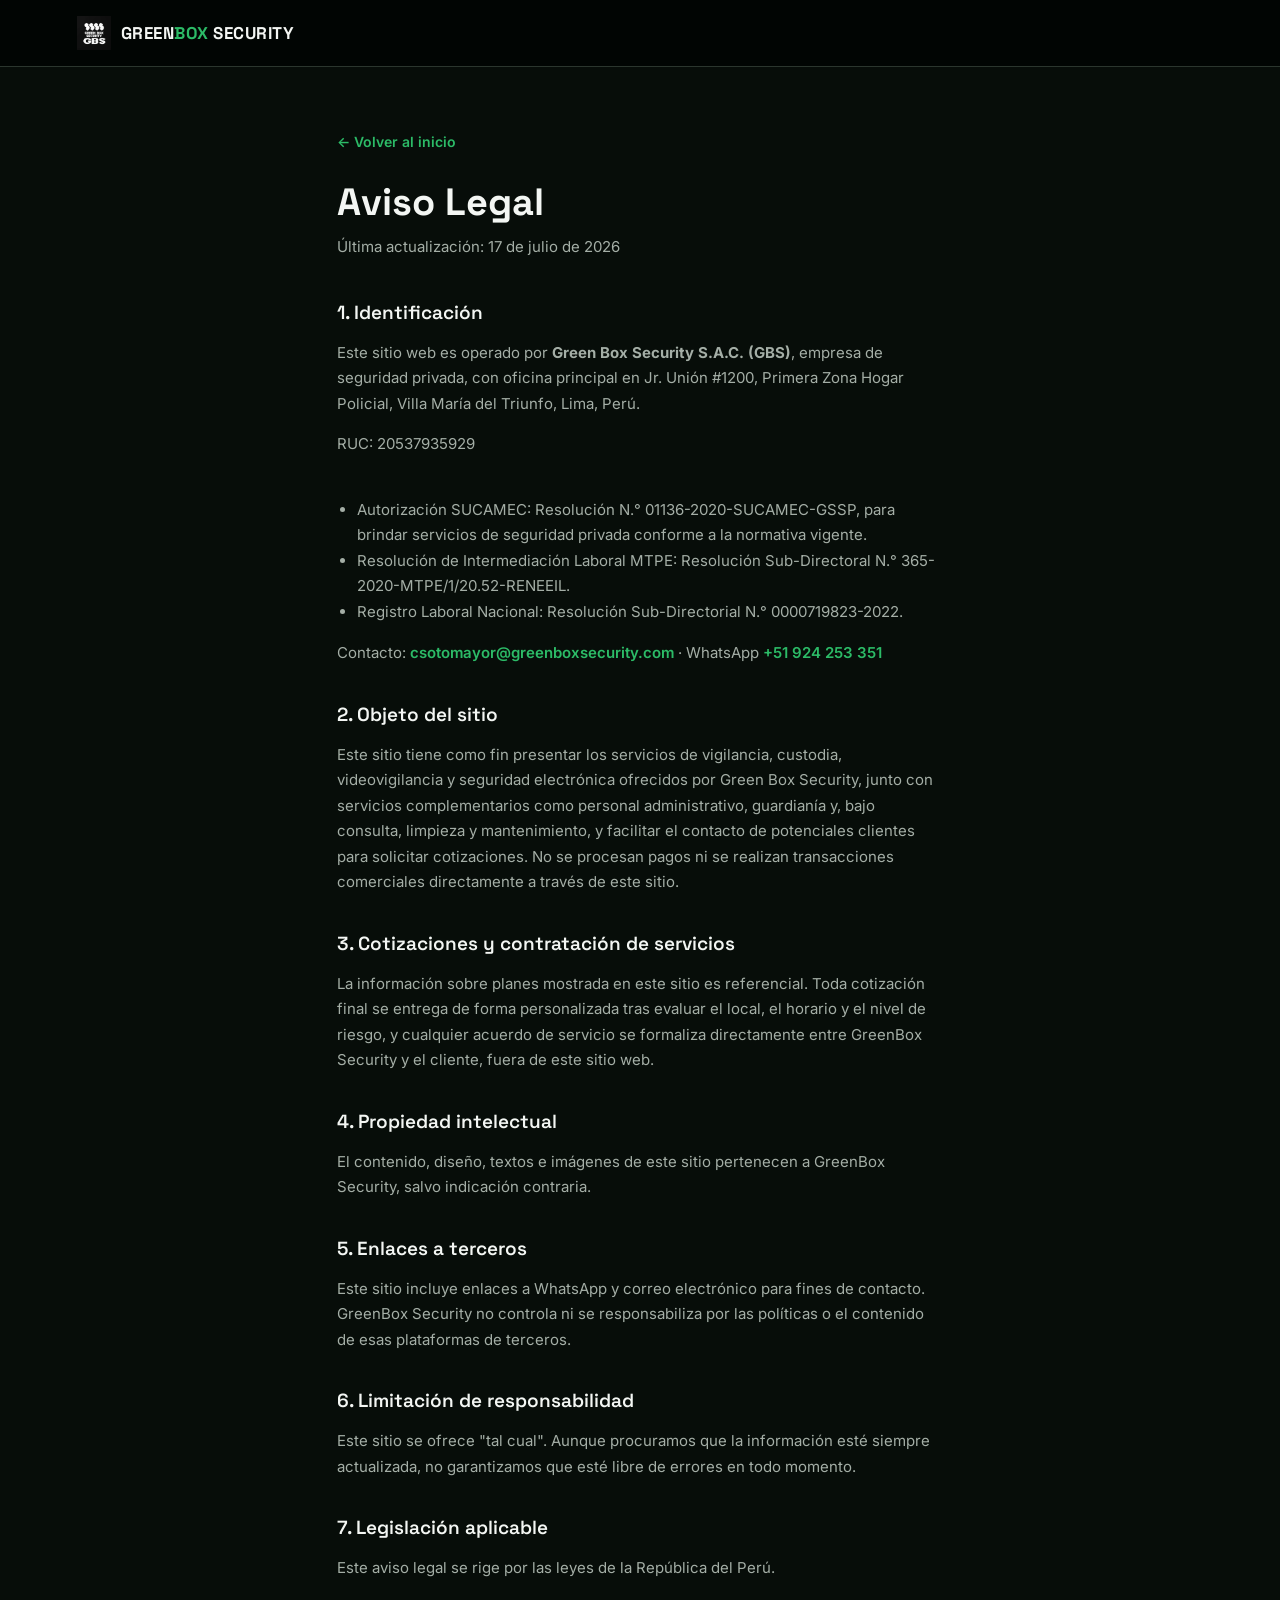
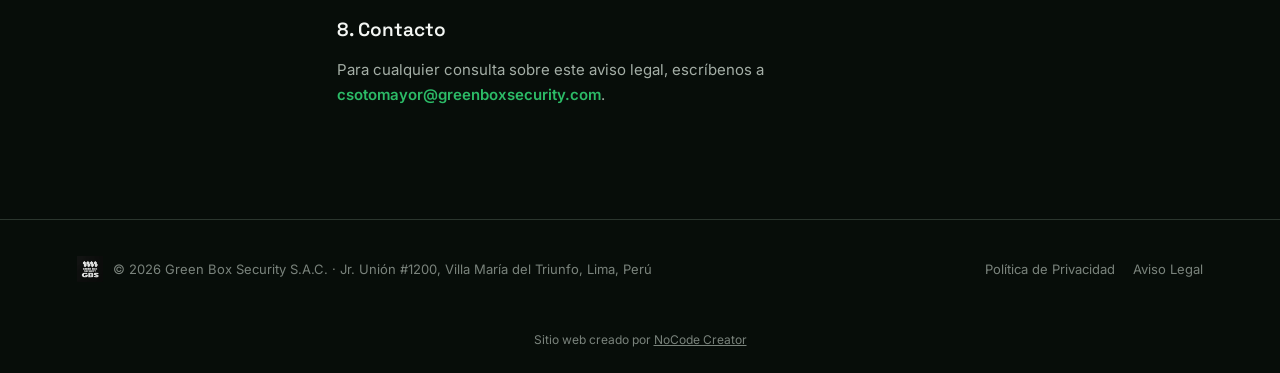
==== commit 1d533367: "Integrar datos legales reales y sectores atendidos del brochure oficial Completa RUC, dirección exac" ====
--- a/aviso-legal.html
+++ b/aviso-legal.html
@@ -26,9 +26,13 @@
     <p class="legal__updated">Última actualización: 17 de julio de 2026</p>
 
     <h2>1. Identificación</h2>
-    <p>Este sitio web es operado por <strong>Green Box Security S.A.C. (GBS)</strong>, empresa de seguridad privada, con base en Villa María del Triunfo, Lima, Perú.</p>
-    <p class="legal__updated">RUC: <span class="legal__placeholder">se actualizará aquí una vez formalizado ante SUNAT</span>.</p>
-    <p>Autorización SUCAMEC: Resolución N.° 01136-2020-SUCAMEC-GSSP, para brindar servicios de seguridad privada conforme a la normativa vigente.</p>
+    <p>Este sitio web es operado por <strong>Green Box Security S.A.C. (GBS)</strong>, empresa de seguridad privada, con oficina principal en Jr. Unión #1200, Primera Zona Hogar Policial, Villa María del Triunfo, Lima, Perú.</p>
+    <p class="legal__updated">RUC: 20537935929</p>
+    <ul>
+      <li>Autorización SUCAMEC: Resolución N.° 01136-2020-SUCAMEC-GSSP, para brindar servicios de seguridad privada conforme a la normativa vigente.</li>
+      <li>Resolución de Intermediación Laboral MTPE: Resolución Sub-Directoral N.° 365-2020-MTPE/1/20.52-RENEEIL.</li>
+      <li>Registro Laboral Nacional: Resolución Sub-Directorial N.° 0000719823-2022.</li>
+    </ul>
     <p>Contacto: <a href="mailto:csotomayor@greenboxsecurity.com">csotomayor@greenboxsecurity.com</a> · WhatsApp <a href="https://wa.me/51924253351">+51 924 253 351</a></p>
 
     <h2>2. Objeto del sitio</h2>
@@ -56,7 +60,7 @@
   <footer class="footer">
     <div class="footer__brand">
       <img src="assets/logo.jpg" alt="GreenBox Security" class="footer__logo">
-      <span>© 2026 Green Box Security S.A.C. · Villa María del Triunfo, Lima, Perú</span>
+      <span>© 2026 Green Box Security S.A.C. · Jr. Unión #1200, Villa María del Triunfo, Lima, Perú</span>
     </div>
     <div class="footer__links">
       <a href="privacidad.html">Política de Privacidad</a>
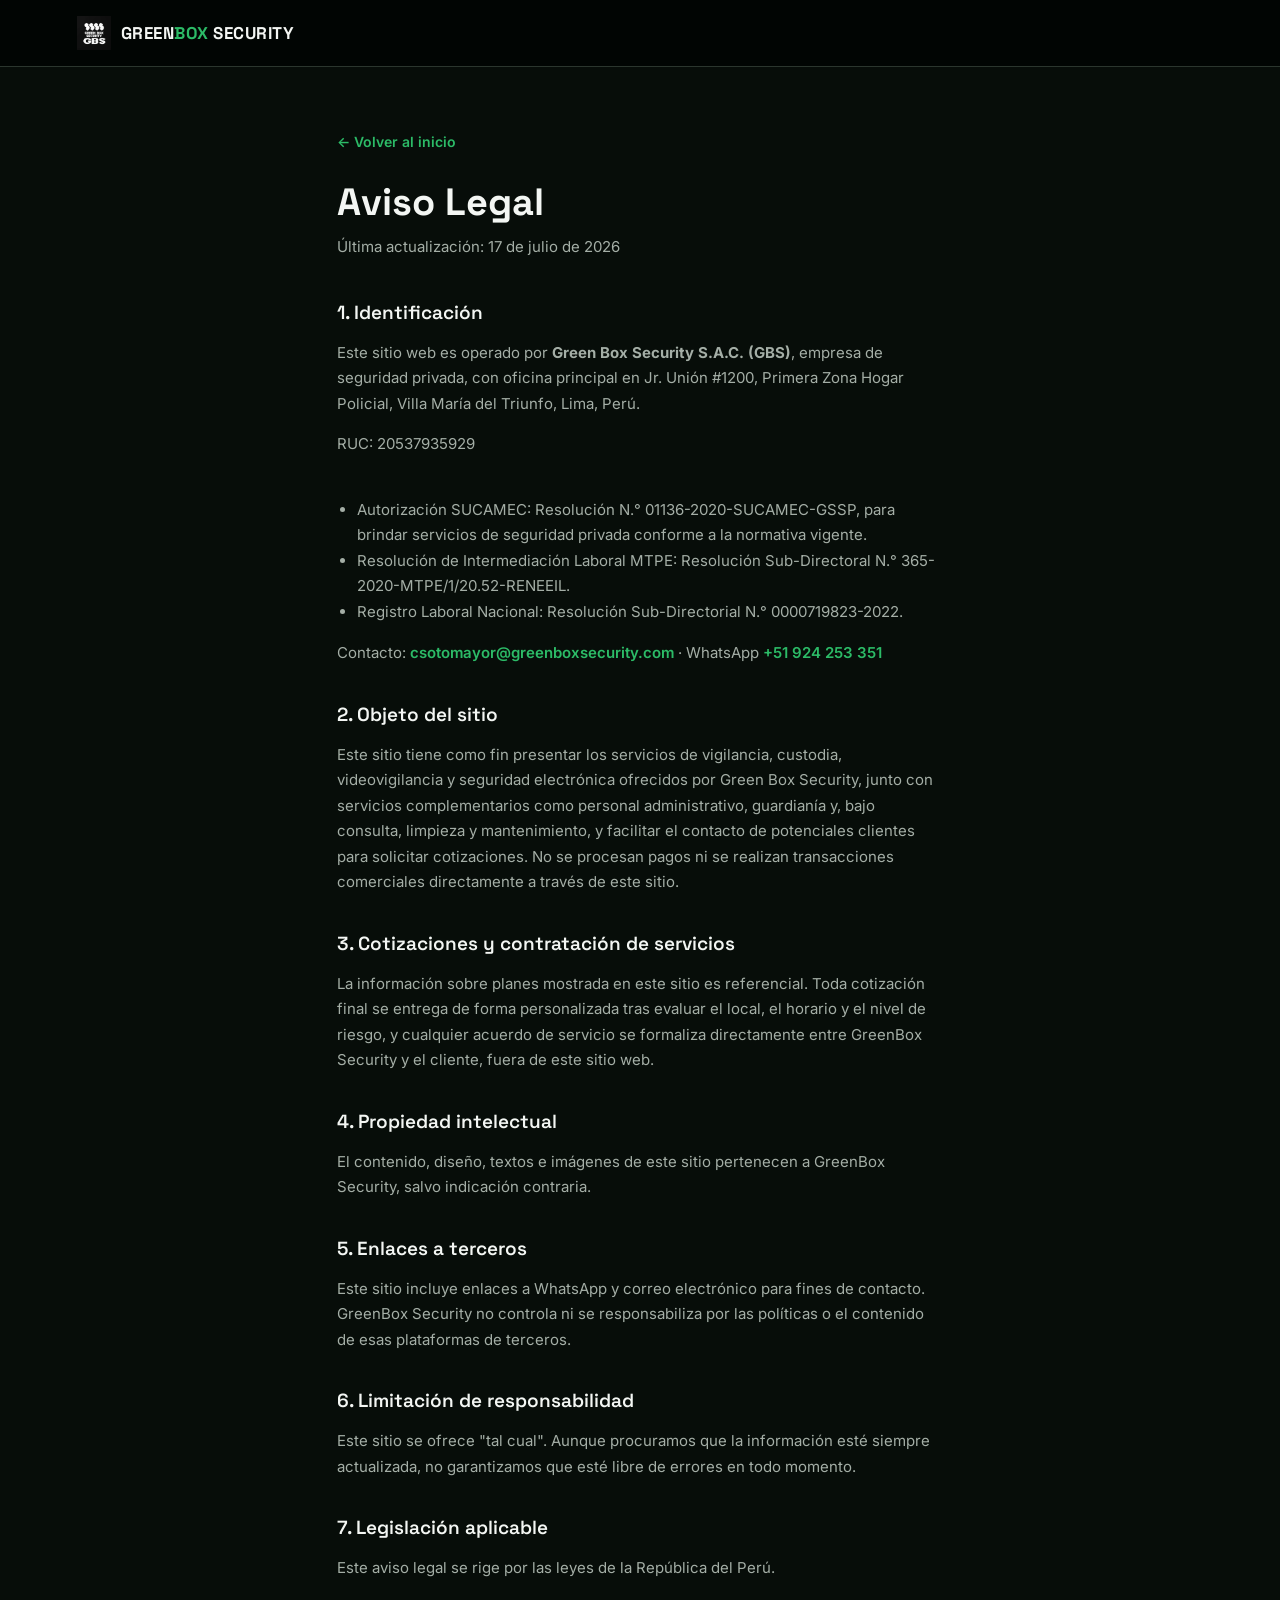
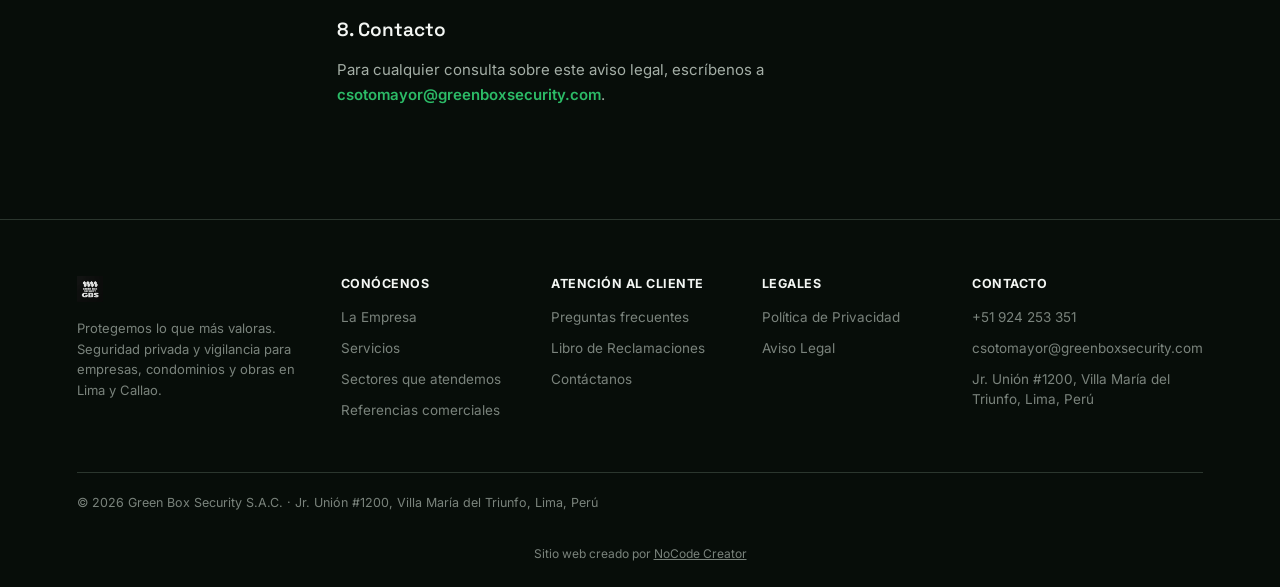
==== commit 0764c55d: "Rediseñar footer en columnas, agregar página institucional y Libro de Reclamaciones Footer con colum" ====
--- a/aviso-legal.html
+++ b/aviso-legal.html
@@ -58,16 +58,41 @@
   </main>
 
   <footer class="footer">
-    <div class="footer__brand">
-      <img src="assets/logo.jpg" alt="GreenBox Security" class="footer__logo">
-      <span>© 2026 Green Box Security S.A.C. · Jr. Unión #1200, Villa María del Triunfo, Lima, Perú</span>
+    <div class="footer__grid">
+      <div class="footer__col footer__col--brand">
+        <a href="index.html" class="footer__brand">
+          <img src="assets/logo.jpg" alt="GreenBox Security" class="footer__logo">
+        </a>
+        <p>Protegemos lo que más valoras. Seguridad privada y vigilancia para empresas, condominios y obras en Lima y Callao.</p>
+      </div>
+      <div class="footer__col">
+        <h4>Conócenos</h4>
+        <a href="empresa.html">La Empresa</a>
+        <a href="index.html#servicios">Servicios</a>
+        <a href="index.html#sectores">Sectores que atendemos</a>
+        <a href="index.html#referencias">Referencias comerciales</a>
+      </div>
+      <div class="footer__col">
+        <h4>Atención al cliente</h4>
+        <a href="index.html#faq">Preguntas frecuentes</a>
+        <a href="libro-reclamaciones.html">Libro de Reclamaciones</a>
+        <a href="index.html#contacto">Contáctanos</a>
+      </div>
+      <div class="footer__col">
+        <h4>Legales</h4>
+        <a href="privacidad.html">Política de Privacidad</a>
+        <a href="aviso-legal.html">Aviso Legal</a>
+      </div>
+      <div class="footer__col">
+        <h4>Contacto</h4>
+        <a href="https://wa.me/51924253351" target="_blank" rel="noopener">+51 924 253 351</a>
+        <a href="mailto:csotomayor@greenboxsecurity.com">csotomayor@greenboxsecurity.com</a>
+        <span>Jr. Unión #1200, Villa María del Triunfo, Lima, Perú</span>
+      </div>
     </div>
-    <div class="footer__links">
-      <a href="privacidad.html">Política de Privacidad</a>
-      <a href="aviso-legal.html">Aviso Legal</a>
-    </div>
+    <div class="footer__bottom">© 2026 Green Box Security S.A.C. · Jr. Unión #1200, Villa María del Triunfo, Lima, Perú</div>
   </footer>
-  <div class="credit-bar">Sitio web creado por <a href="https://wa.me/51908844210" target="_blank" rel="noopener">NoCode Creator</a></div>
+  <div class="credit-bar">Sitio web creado por <a href="https://nocodecreatoria.com/" target="_blank" rel="noopener">NoCode Creator</a></div>
 
 </body>
 </html>
--- a/css/style.css
+++ b/css/style.css
@@ -396,7 +396,10 @@
   flex-wrap: wrap;
   justify-content: center;
 }
-.grid--services .card--service { flex: 1 1 270px; max-width: calc(33.333% - 15px); }
+.grid--services .card--service { flex: 1 1 260px; max-width: calc(25% - 16.5px); }
+@media (max-width: 1100px) {
+  .grid--services .card--service { max-width: calc(33.333% - 15px); }
+}
 @media (max-width: 860px) {
   .grid--services .card--service { max-width: calc(50% - 11px); }
 }
@@ -714,18 +717,37 @@
 .contact-form__consent a { color: var(--green); }
 
 /* ---------- Footer ---------- */
-.footer {
-  padding: 36px 6vw;
-  display: flex; align-items: center; justify-content: space-between;
-  flex-wrap: wrap; gap: 14px;
-  border-top: 1px solid var(--border);
-}
-.footer__brand { display: flex; align-items: center; gap: 10px; }
+.footer { padding: 56px 6vw 0; border-top: 1px solid var(--border); }
+.footer__grid {
+  max-width: 1280px; margin: 0 auto;
+  display: grid; grid-template-columns: 1.3fr repeat(4, 1fr);
+  gap: 32px;
+  padding-bottom: 40px;
+}
+.footer__brand { display: flex; align-items: center; gap: 10px; margin-bottom: 14px; }
 .footer__logo { height: 26px; width: auto; opacity: 0.9; }
-.footer__brand span, .footer__tag { font-size: 13px; color: var(--text-muted); }
-.footer__links { display: flex; gap: 18px; }
-.footer__links a { font-size: 13px; color: var(--text-muted); }
-.footer__links a:hover { color: var(--green); }
+.footer__col p { font-size: 13px; color: var(--text-muted); line-height: 1.6; margin: 0; }
+.footer__col h4 {
+  font-size: 12.5px; font-weight: 700; color: var(--text-heading);
+  text-transform: uppercase; letter-spacing: .5px; margin: 0 0 16px;
+}
+.footer__col a, .footer__col span {
+  display: block; font-size: 13.5px; color: var(--text-muted);
+  margin-bottom: 11px; line-height: 1.5;
+}
+.footer__col a:hover { color: var(--green); }
+.footer__bottom {
+  max-width: 1280px; margin: 0 auto;
+  padding: 22px 0; border-top: 1px solid var(--border);
+  font-size: 12.5px; color: var(--text-muted);
+}
+@media (max-width: 960px) {
+  .footer__grid { grid-template-columns: 1fr 1fr; }
+  .footer__col--brand { grid-column: 1 / -1; }
+}
+@media (max-width: 560px) {
+  .footer__grid { grid-template-columns: 1fr; gap: 28px; }
+}
 
 .credit-bar {
   text-align: center;
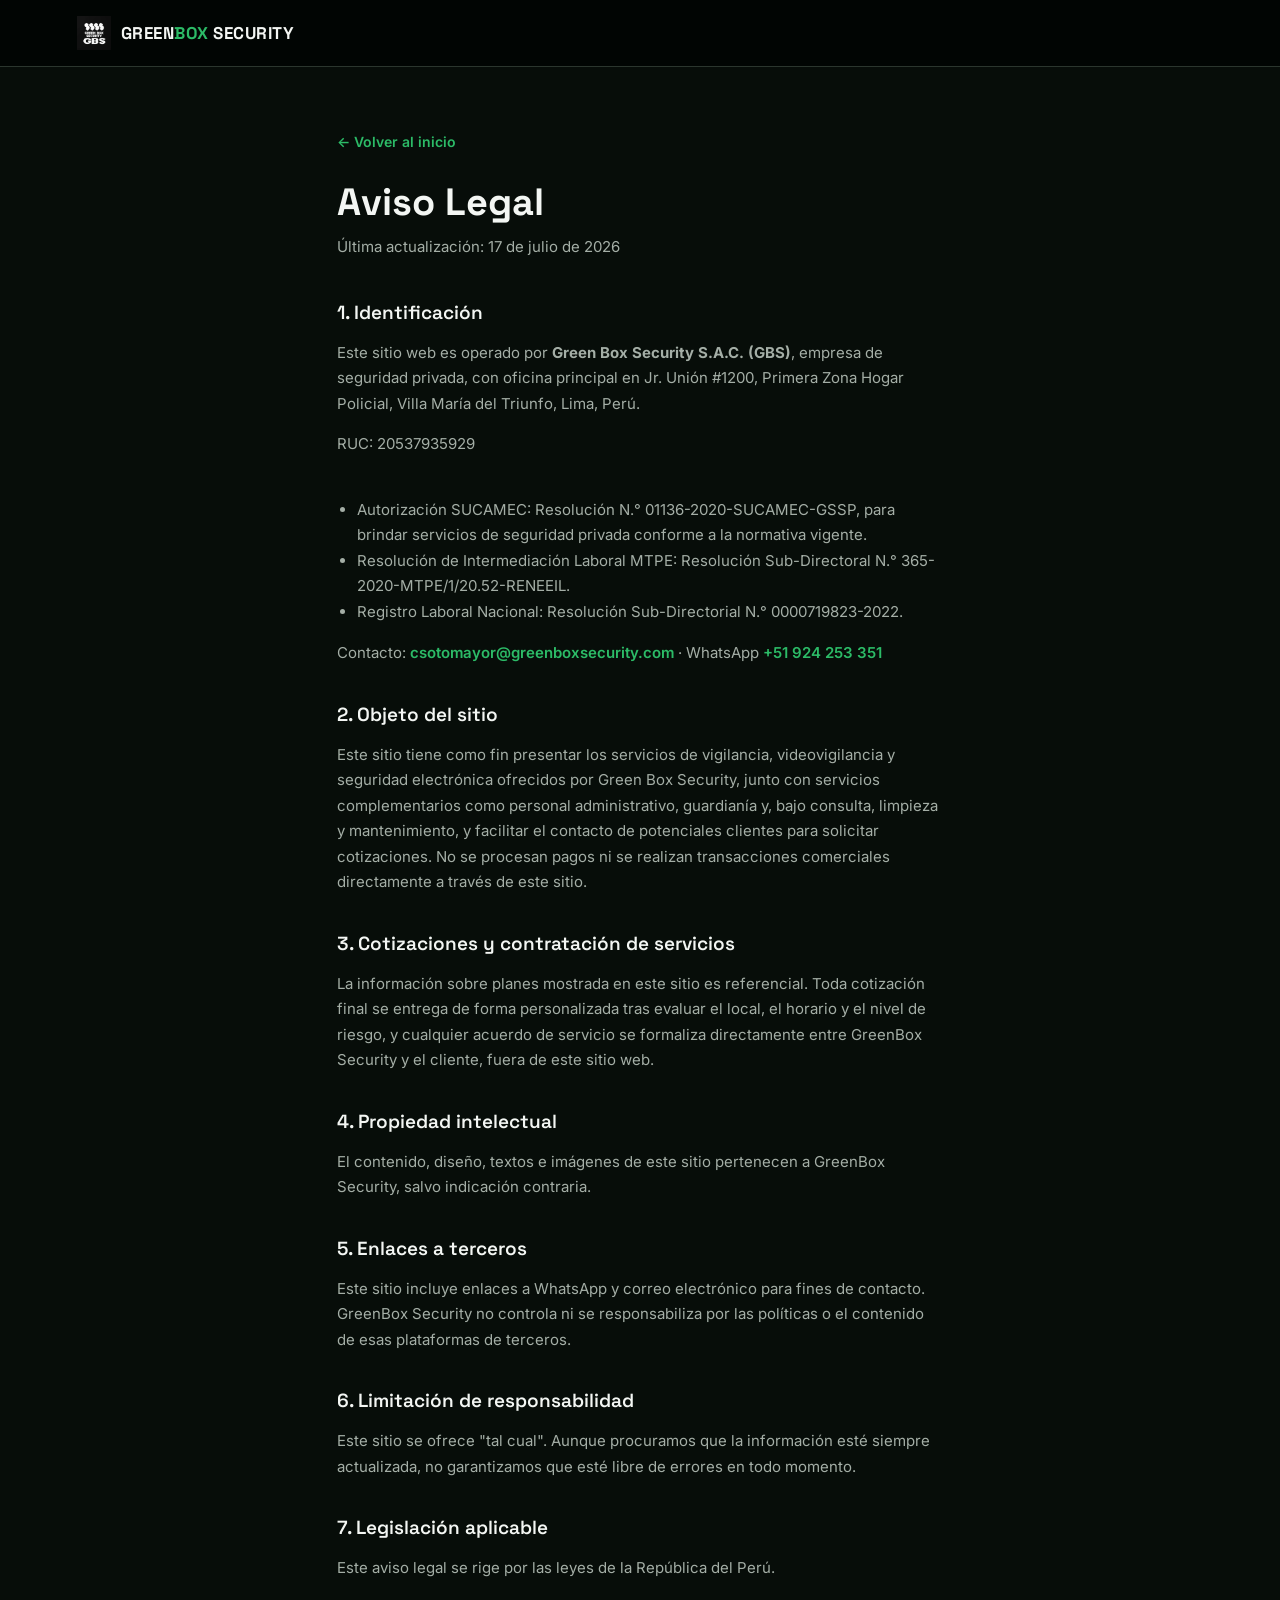
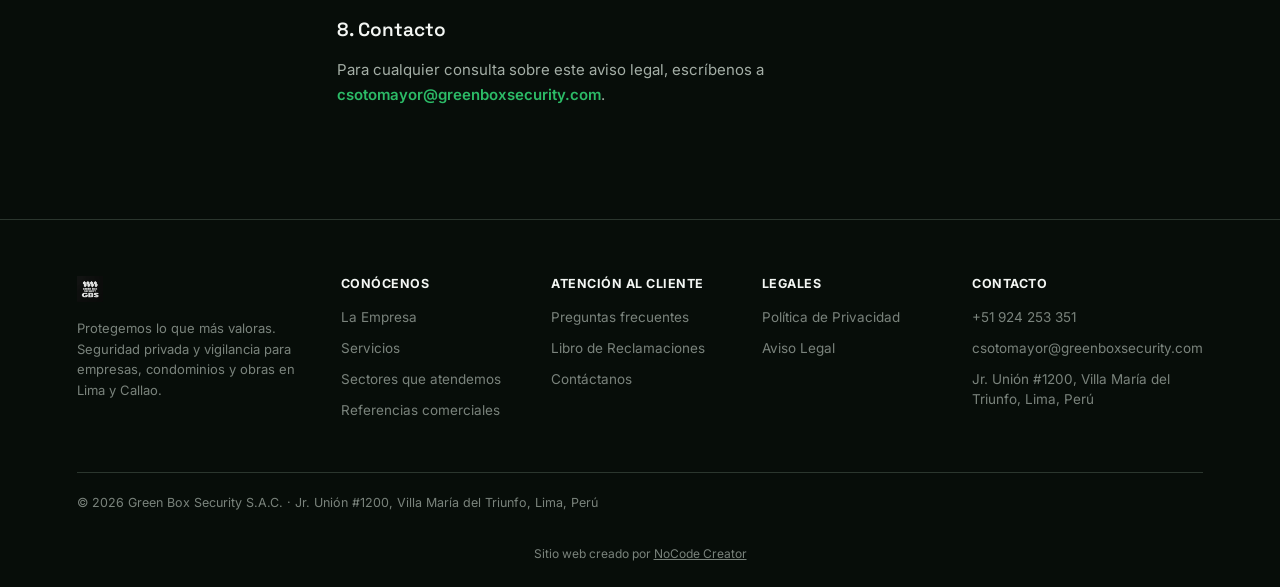
==== commit 8920d9bd: "Quitar Custodia y escolta: no es un servicio que la empresa brinde" ====
--- a/aviso-legal.html
+++ b/aviso-legal.html
@@ -36,7 +36,7 @@
     <p>Contacto: <a href="mailto:csotomayor@greenboxsecurity.com">csotomayor@greenboxsecurity.com</a> · WhatsApp <a href="https://wa.me/51924253351">+51 924 253 351</a></p>
 
     <h2>2. Objeto del sitio</h2>
-    <p>Este sitio tiene como fin presentar los servicios de vigilancia, custodia, videovigilancia y seguridad electrónica ofrecidos por Green Box Security, junto con servicios complementarios como personal administrativo, guardianía y, bajo consulta, limpieza y mantenimiento, y facilitar el contacto de potenciales clientes para solicitar cotizaciones. No se procesan pagos ni se realizan transacciones comerciales directamente a través de este sitio.</p>
+    <p>Este sitio tiene como fin presentar los servicios de vigilancia, videovigilancia y seguridad electrónica ofrecidos por Green Box Security, junto con servicios complementarios como personal administrativo, guardianía y, bajo consulta, limpieza y mantenimiento, y facilitar el contacto de potenciales clientes para solicitar cotizaciones. No se procesan pagos ni se realizan transacciones comerciales directamente a través de este sitio.</p>
 
     <h2>3. Cotizaciones y contratación de servicios</h2>
     <p>La información sobre planes mostrada en este sitio es referencial. Toda cotización final se entrega de forma personalizada tras evaluar el local, el horario y el nivel de riesgo, y cualquier acuerdo de servicio se formaliza directamente entre GreenBox Security y el cliente, fuera de este sitio web.</p>
--- a/css/style.css
+++ b/css/style.css
@@ -310,11 +310,19 @@
   z-index: 0;
   pointer-events: none;
 }
+.hero__video {
+  position: absolute;
+  inset: 0;
+  width: 100%;
+  height: 100%;
+  object-fit: cover;
+  z-index: 0;
+}
 .hero__overlay {
   position: absolute;
   inset: 0;
   z-index: 1;
-  background: linear-gradient(90deg, oklch(0.08 0.012 155 / 0.92) 0%, oklch(0.08 0.012 155 / 0.55) 48%, oklch(0.08 0.012 155 / 0.05) 78%);
+  background: linear-gradient(90deg, oklch(0.08 0.012 155 / 0.95) 0%, oklch(0.08 0.012 155 / 0.72) 48%, oklch(0.08 0.012 155 / 0.35) 78%);
 }
 .hero__copy {
   position: relative;
@@ -670,6 +678,7 @@
 
 .contact-form { display: flex; flex-direction: column; gap: 14px; }
 .contact-form input,
+.contact-form select,
 .contact-form textarea {
   padding: 14px 16px;
   border-radius: 10px;
@@ -680,10 +689,17 @@
   font-family: inherit;
   transition: border-color .2s ease, box-shadow .2s ease;
 }
+.contact-form select { appearance: none; background-image: url("data:image/svg+xml,%3Csvg xmlns='http://www.w3.org/2000/svg' viewBox='0 0 24 24' fill='none' stroke='%23888' stroke-width='2' stroke-linecap='round' stroke-linejoin='round'%3E%3Cpath d='M6 9l6 6 6-6'/%3E%3C/svg%3E"); background-repeat: no-repeat; background-position: right 14px center; background-size: 16px; padding-right: 40px; }
+.contact-form select:invalid { color: var(--text-muted); }
+.form-row { display: flex; gap: 12px; }
+.form-row select { flex: 0 0 42%; }
+.form-row input { flex: 1; }
+@media (max-width: 480px) { .form-row { flex-direction: column; } .form-row select { flex-basis: auto; } }
 .contact-form input::placeholder,
 .contact-form textarea::placeholder { color: var(--text-muted); }
 .contact-form textarea { resize: vertical; }
 .contact-form input:focus,
+.contact-form select:focus,
 .contact-form textarea:focus {
   border-color: var(--green);
   box-shadow: 0 0 0 3px oklch(0.6 0.14 152 / 0.18);
@@ -757,6 +773,17 @@
 }
 .credit-bar a { color: var(--text-muted); text-decoration: underline; }
 .credit-bar a:hover { color: var(--green); }
+
+/* ---------- Legal data table ---------- */
+.legal-table { background: var(--surface); border: 1px solid var(--border); border-radius: 16px; overflow: hidden; }
+.legal-table__row { display: grid; grid-template-columns: 200px 1fr; border-bottom: 1px solid var(--border); }
+.legal-table__row--last { border-bottom: none; }
+.legal-table__label { padding: 16px 20px; font-size: 13px; font-weight: 700; color: var(--text-heading); background: var(--surface-alt); }
+.legal-table__value { padding: 16px 20px; font-size: 14px; color: var(--text-body); }
+@media (max-width: 600px) {
+  .legal-table__row { grid-template-columns: 1fr; }
+  .legal-table__label { border-bottom: 1px solid var(--border); }
+}
 
 /* ---------- Legal pages ---------- */
 .legal {
